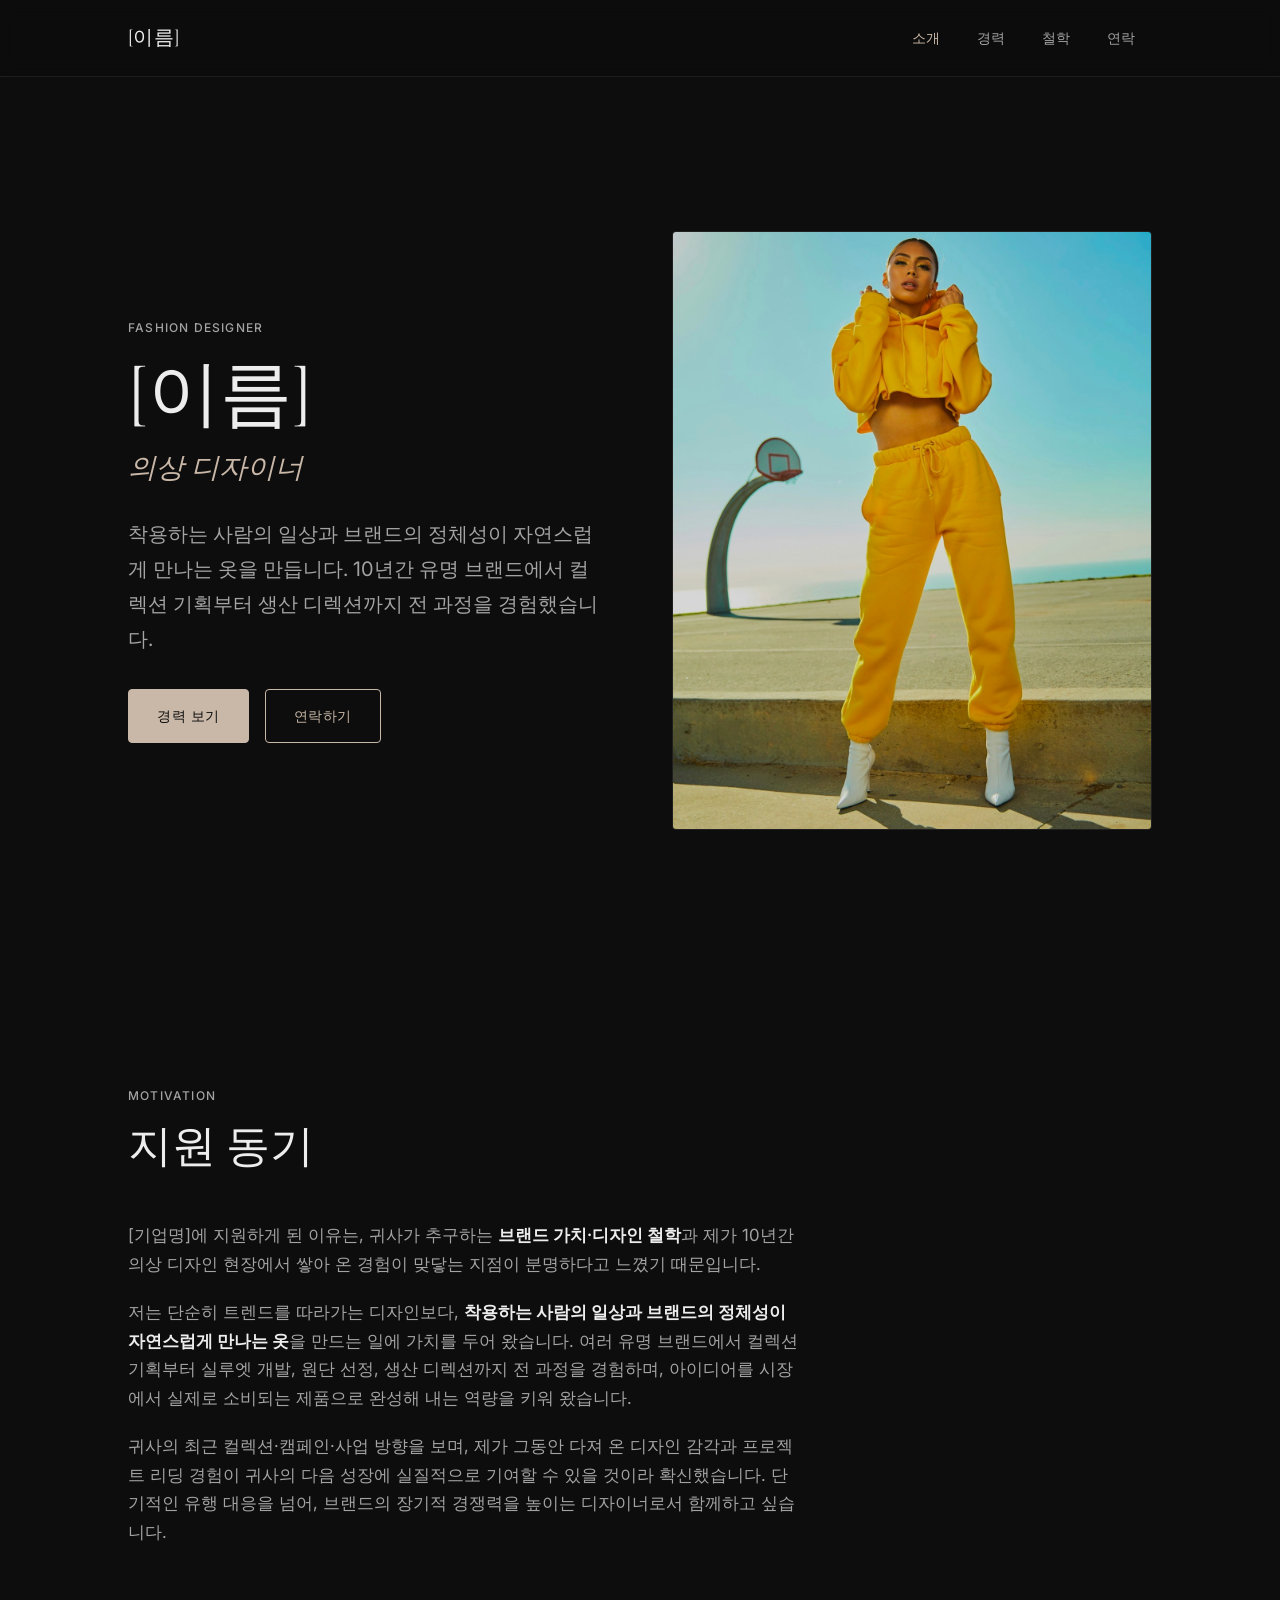
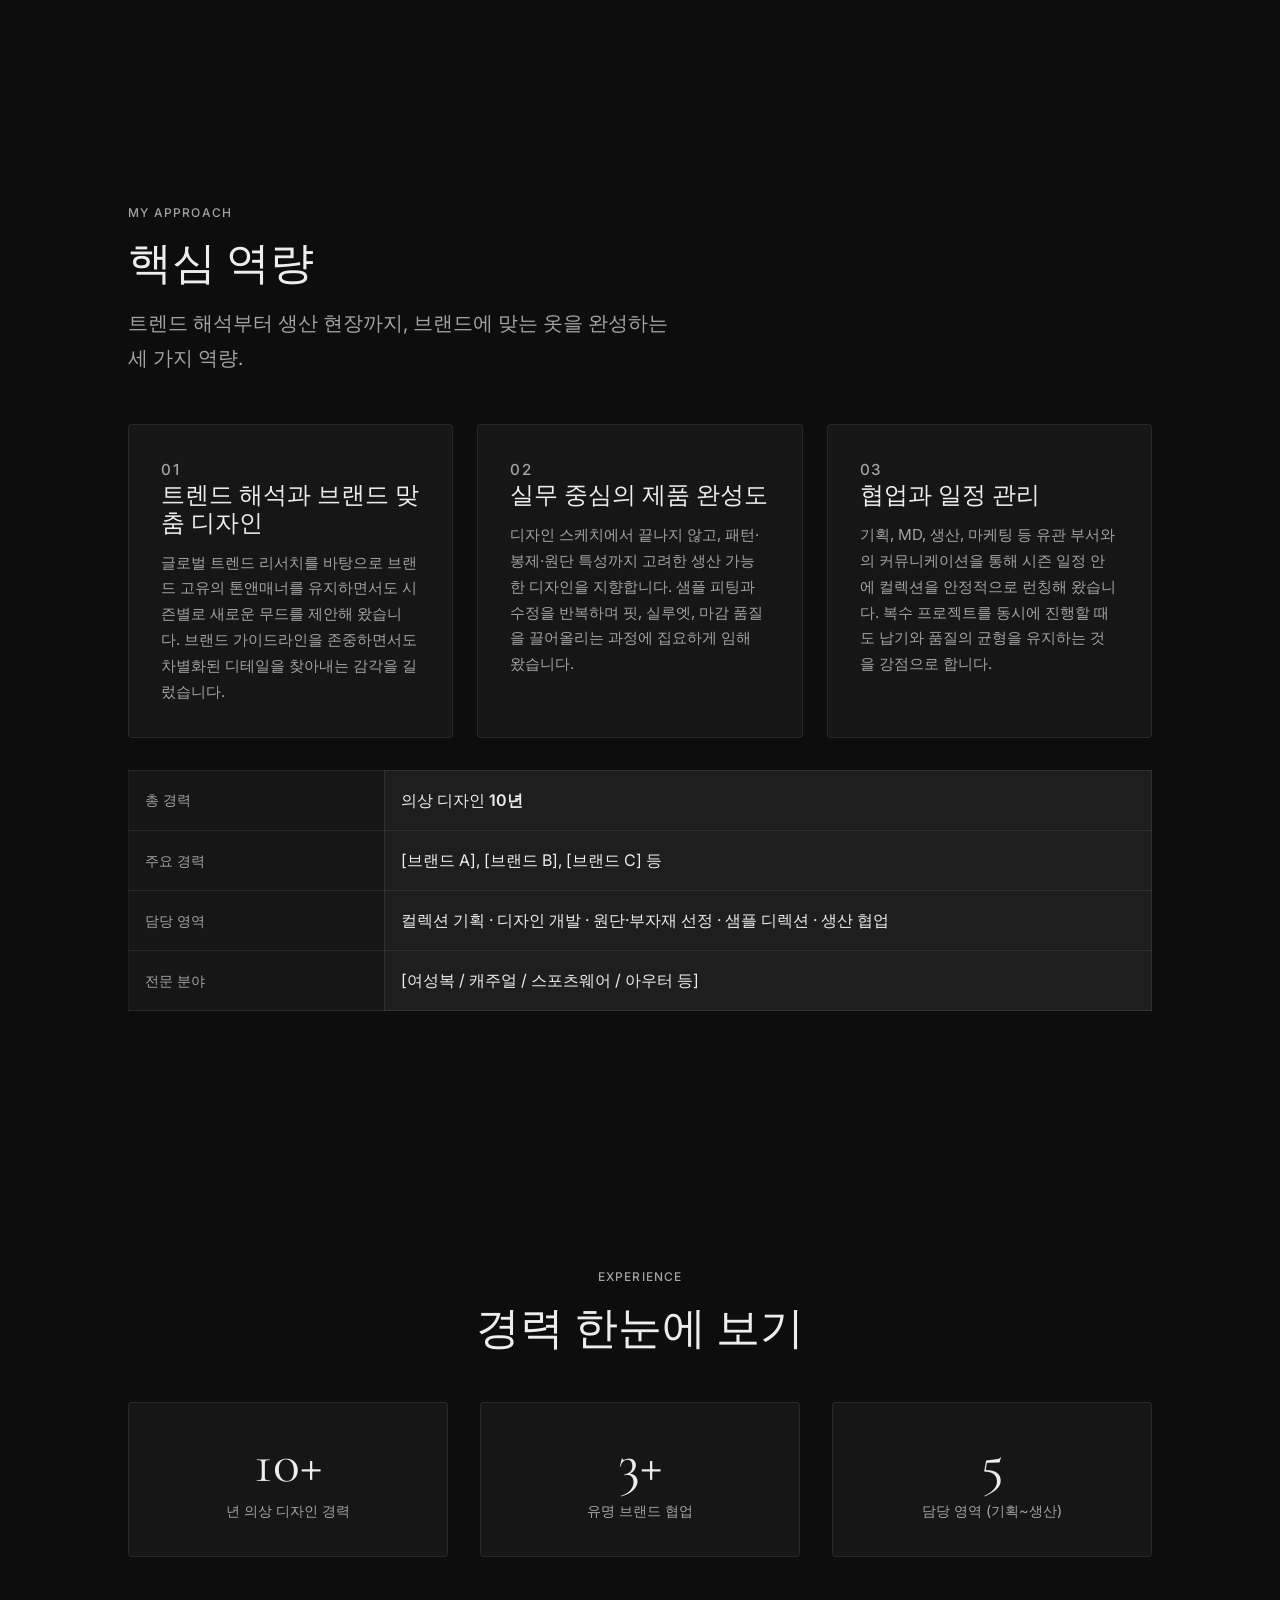
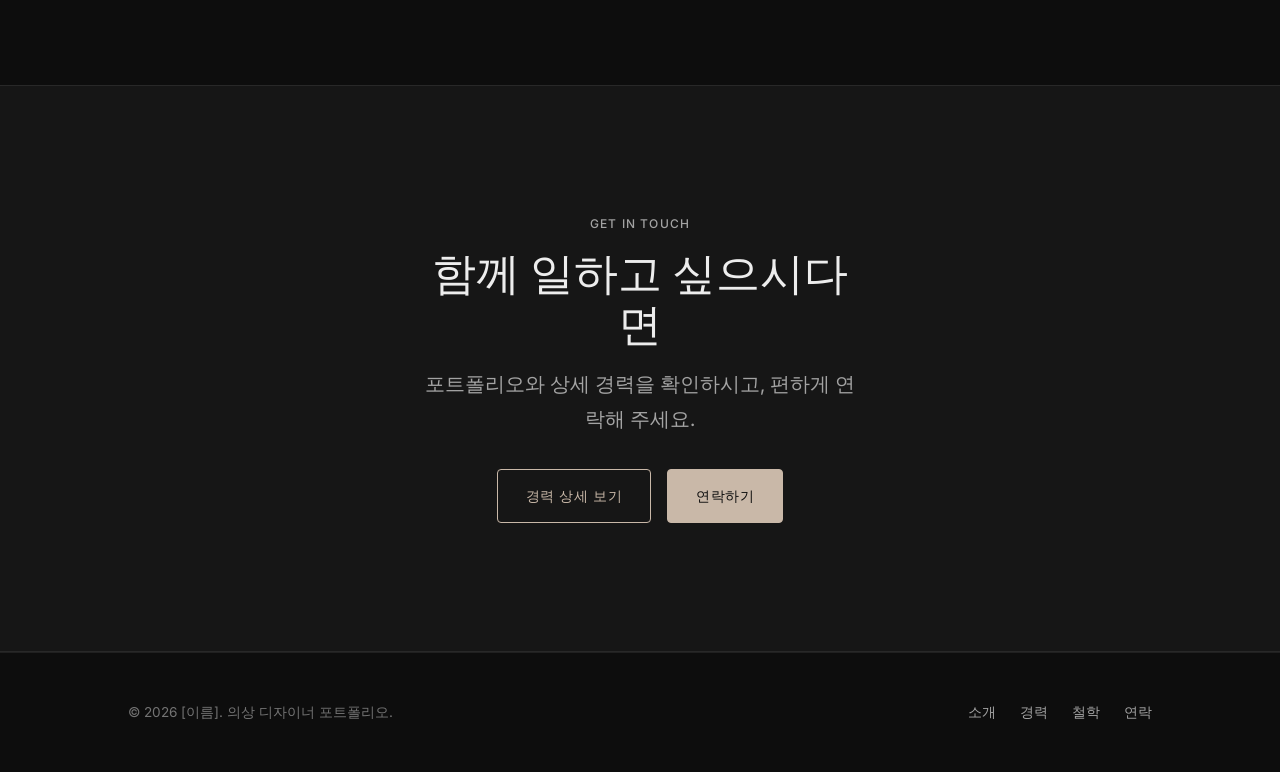
==== index.html @ 8cecf06f "Add static self-intro portfolio site for GitHub Pages" ====
<!DOCTYPE html>
<html lang="ko">
  <head>
    <meta charset="UTF-8" />
    <meta name="viewport" content="width=device-width, initial-scale=1.0" />
    <meta
      name="description"
      content="10년 경력의 의상 디자이너 [이름] — 브랜드 맞춤 디자인, 컬렉션 기획, 생산 디렉션"
    />
    <title>[이름] — 의상 디자이너</title>
    <link rel="preconnect" href="https://fonts.googleapis.com" />
    <link rel="preconnect" href="https://fonts.gstatic.com" crossorigin />
    <link
      href="https://fonts.googleapis.com/css2?family=Cormorant+Garamond:ital,wght@0,400;0,600;1,400&family=Inter:wght@400;500;600&display=swap"
      rel="stylesheet"
    />
    <link rel="stylesheet" href="css/styles.css" />
  </head>
  <body data-page="index">
    <header class="site-header" id="site-header"></header>

    <main>
      <section class="hero" aria-label="소개">
        <div class="container hero__layout">
          <div class="hero__content reveal">
            <p class="eyebrow">Fashion Designer</p>
            <h1>[이름]</h1>
            <p class="hero__role">의상 디자이너</p>
            <p class="lead">
              착용하는 사람의 일상과 브랜드의 정체성이 자연스럽게 만나는 옷을
              만듭니다. 10년간 유명 브랜드에서 컬렉션 기획부터 생산 디렉션까지
              전 과정을 경험했습니다.
            </p>
            <div class="btn-group">
              <a href="experience.html" class="btn btn--filled">경력 보기</a>
              <a href="philosophy.html#contact" class="btn">연락하기</a>
            </div>
          </div>
          <div class="hero__visual reveal">
            <img
              src="assets/images/hero.jpg"
              alt="패션 에디토리얼 룩북 촬영 장면"
              width="1200"
              height="1500"
              loading="eager"
            />
          </div>
        </div>
      </section>

      <section aria-labelledby="motivation-heading">
        <div class="container">
          <div class="section-header reveal">
            <p class="eyebrow">Motivation</p>
            <h2 id="motivation-heading">지원 동기</h2>
          </div>
          <div class="philosophy-content reveal">
            <p>
              [기업명]에 지원하게 된 이유는, 귀사가 추구하는
              <strong>브랜드 가치·디자인 철학</strong>과 제가 10년간 의상 디자인
              현장에서 쌓아 온 경험이 맞닿는 지점이 분명하다고 느꼈기
              때문입니다.
            </p>
            <p>
              저는 단순히 트렌드를 따라가는 디자인보다,
              <strong
                >착용하는 사람의 일상과 브랜드의 정체성이 자연스럽게 만나는
                옷</strong
              >을 만드는 일에 가치를 두어 왔습니다. 여러 유명 브랜드에서
              컬렉션 기획부터 실루엣 개발, 원단 선정, 생산 디렉션까지 전
              과정을 경험하며, 아이디어를 시장에서 실제로 소비되는 제품으로
              완성해 내는 역량을 키워 왔습니다.
            </p>
            <p>
              귀사의 최근 컬렉션·캠페인·사업 방향을 보며, 제가 그동안 다져
              온 디자인 감각과 프로젝트 리딩 경험이 귀사의 다음 성장에 실질적으로
              기여할 수 있을 것이라 확신했습니다. 단기적인 유행 대응을 넘어,
              브랜드의 장기적 경쟁력을 높이는 디자이너로서 함께하고 싶습니다.
            </p>
          </div>
        </div>
      </section>

      <section aria-labelledby="approach-heading">
        <div class="container">
          <div class="section-header reveal">
            <p class="eyebrow">My Approach</p>
            <h2 id="approach-heading">핵심 역량</h2>
            <p class="lead">
              트렌드 해석부터 생산 현장까지, 브랜드에 맞는 옷을 완성하는 세
              가지 역량.
            </p>
          </div>
          <div class="approach-grid">
            <article class="approach-card reveal">
              <p class="approach-card__number">01</p>
              <h3>트렌드 해석과 브랜드 맞춤 디자인</h3>
              <p>
                글로벌 트렌드 리서치를 바탕으로 브랜드 고유의 톤앤매너를
                유지하면서도 시즌별로 새로운 무드를 제안해 왔습니다. 브랜드
                가이드라인을 존중하면서도 차별화된 디테일을 찾아내는 감각을
                길렀습니다.
              </p>
            </article>
            <article class="approach-card reveal">
              <p class="approach-card__number">02</p>
              <h3>실무 중심의 제품 완성도</h3>
              <p>
                디자인 스케치에서 끝나지 않고, 패턴·봉제·원단 특성까지 고려한
                생산 가능한 디자인을 지향합니다. 샘플 피팅과 수정을 반복하며 핏,
                실루엣, 마감 품질을 끌어올리는 과정에 집요하게 임해 왔습니다.
              </p>
            </article>
            <article class="approach-card reveal">
              <p class="approach-card__number">03</p>
              <h3>협업과 일정 관리</h3>
              <p>
                기획, MD, 생산, 마케팅 등 유관 부서와의 커뮤니케이션을 통해
                시즌 일정 안에 컬렉션을 안정적으로 런칭해 왔습니다. 복수
                프로젝트를 동시에 진행할 때도 납기와 품질의 균형을 유지하는 것을
                강점으로 합니다.
              </p>
            </article>
          </div>

          <table class="overview-table reveal">
            <tbody>
              <tr>
                <th scope="row">총 경력</th>
                <td>의상 디자인 <strong>10년</strong></td>
              </tr>
              <tr>
                <th scope="row">주요 경력</th>
                <td>[브랜드 A], [브랜드 B], [브랜드 C] 등</td>
              </tr>
              <tr>
                <th scope="row">담당 영역</th>
                <td>
                  컬렉션 기획 · 디자인 개발 · 원단·부자재 선정 · 샘플 디렉션 ·
                  생산 협업
                </td>
              </tr>
              <tr>
                <th scope="row">전문 분야</th>
                <td>[여성복 / 캐주얼 / 스포츠웨어 / 아우터 등]</td>
              </tr>
            </tbody>
          </table>
        </div>
      </section>

      <section aria-label="경력 지표">
        <div class="container">
          <div class="section-header section-header--center reveal">
            <p class="eyebrow">Experience</p>
            <h2>경력 한눈에 보기</h2>
          </div>
          <div class="stats-row">
            <div class="stat-item reveal">
              <p class="stat-number">10+</p>
              <p class="stat-label">년 의상 디자인 경력</p>
            </div>
            <div class="stat-item reveal">
              <p class="stat-number">3+</p>
              <p class="stat-label">유명 브랜드 협업</p>
            </div>
            <div class="stat-item reveal">
              <p class="stat-number">5</p>
              <p class="stat-label">담당 영역 (기획~생산)</p>
            </div>
          </div>
        </div>
      </section>

      <section class="cta-section" aria-label="연락하기">
        <div class="container cta-section__inner reveal">
          <p class="eyebrow">Get in Touch</p>
          <h2>함께 일하고 싶으시다면</h2>
          <p class="lead">
            포트폴리오와 상세 경력을 확인하시고, 편하게 연락해 주세요.
          </p>
          <div class="btn-group" style="justify-content: center">
            <a href="experience.html" class="btn">경력 상세 보기</a>
            <a href="philosophy.html#contact" class="btn btn--filled"
              >연락하기</a
            >
          </div>
        </div>
      </section>
    </main>

    <footer class="site-footer" id="site-footer"></footer>

    <script src="js/main.js"></script>
  </body>
</html>
---- css/styles.css ----
:root {
  --bg-primary: #0d0d0d;
  --bg-elevated: #161616;
  --bg-subtle: #1e1e1e;
  --text-primary: #ededed;
  --text-muted: #a3a3a3;
  --text-subtle: #737373;
  --accent: #c9b8a8;
  --accent-hover: #d9cbbd;
  --border: rgba(255, 255, 255, 0.08);
  --radius: 4px;
  --font-serif: "Cormorant Garamond", "Playfair Display", Georgia, serif;
  --font-sans: "Inter", "DM Sans", system-ui, sans-serif;
  --section-gap: clamp(4rem, 10vw, 8rem);
  --content-max: 72rem;
  --transition: 300ms ease;
}

@media (prefers-reduced-motion: reduce) {
  *,
  *::before,
  *::after {
    animation-duration: 0.01ms !important;
    transition-duration: 0.01ms !important;
    scroll-behavior: auto !important;
  }
}

*,
*::before,
*::after {
  box-sizing: border-box;
}

html {
  scroll-behavior: smooth;
}

body {
  margin: 0;
  background: var(--bg-primary);
  color: var(--text-primary);
  font-family: var(--font-sans);
  font-size: 1rem;
  line-height: 1.7;
  -webkit-font-smoothing: antialiased;
}

img {
  max-width: 100%;
  height: auto;
  display: block;
}

a {
  color: var(--accent);
}

a:hover {
  color: var(--accent-hover);
}

.container {
  width: min(100% - 2rem, var(--content-max));
  margin-inline: auto;
  padding-inline: clamp(1.5rem, 5vw, 4rem);
}

section {
  padding-block: var(--section-gap);
}

/* Typography */

h1,
h2,
h3 {
  font-family: var(--font-serif);
  font-weight: 400;
  line-height: 1.15;
  margin: 0 0 1rem;
}

h1 {
  font-size: clamp(2.5rem, 6vw, 4.5rem);
}

h2 {
  font-size: clamp(1.75rem, 4vw, 2.75rem);
}

h3 {
  font-size: clamp(1.25rem, 2.5vw, 1.5rem);
}

p {
  margin: 0 0 1.25rem;
}

p:last-child {
  margin-bottom: 0;
}

.eyebrow {
  font-size: 0.75rem;
  font-weight: 500;
  letter-spacing: 0.1em;
  text-transform: uppercase;
  color: var(--text-muted);
  margin-bottom: 1rem;
}

.lead {
  font-size: clamp(1.05rem, 2vw, 1.25rem);
  color: var(--text-muted);
  max-width: 42ch;
  line-height: 1.75;
}

.text-muted {
  color: var(--text-muted);
}

.text-subtle {
  color: var(--text-subtle);
}

strong {
  color: var(--text-primary);
  font-weight: 600;
}

/* Site header */

.site-header {
  position: sticky;
  top: 0;
  z-index: 100;
  background: rgba(13, 13, 13, 0.92);
  backdrop-filter: blur(8px);
  border-bottom: 1px solid var(--border);
}

.site-header__inner {
  display: flex;
  align-items: center;
  justify-content: space-between;
  padding-block: 1rem;
  gap: 1rem;
}

.site-logo {
  font-family: var(--font-serif);
  font-size: 1.25rem;
  color: var(--text-primary);
  text-decoration: none;
  letter-spacing: 0.02em;
}

.site-logo:hover {
  color: var(--accent);
}

.site-nav {
  display: flex;
  align-items: center;
  gap: 0.25rem;
}

.site-nav a {
  display: inline-flex;
  align-items: center;
  min-height: 44px;
  padding: 0.5rem 1rem;
  font-size: 0.875rem;
  font-weight: 500;
  letter-spacing: 0.04em;
  color: var(--text-muted);
  text-decoration: none;
  border-radius: var(--radius);
  transition: color var(--transition), background var(--transition);
}

.site-nav a:hover,
.site-nav a:focus-visible {
  color: var(--text-primary);
  background: var(--bg-subtle);
  outline: none;
}

.site-nav a[aria-current="page"] {
  color: var(--accent);
}

.nav-toggle {
  display: none;
  align-items: center;
  justify-content: center;
  min-width: 44px;
  min-height: 44px;
  padding: 0;
  background: none;
  border: 1px solid var(--border);
  border-radius: var(--radius);
  color: var(--text-primary);
  cursor: pointer;
}

.nav-toggle__bar {
  display: block;
  width: 18px;
  height: 2px;
  background: currentColor;
  position: relative;
}

.nav-toggle__bar::before,
.nav-toggle__bar::after {
  content: "";
  position: absolute;
  left: 0;
  width: 18px;
  height: 2px;
  background: currentColor;
  transition: transform var(--transition);
}

.nav-toggle__bar::before {
  top: -6px;
}

.nav-toggle__bar::after {
  top: 6px;
}

.nav-toggle[aria-expanded="true"] .nav-toggle__bar {
  background: transparent;
}

.nav-toggle[aria-expanded="true"] .nav-toggle__bar::before {
  transform: translateY(6px) rotate(45deg);
}

.nav-toggle[aria-expanded="true"] .nav-toggle__bar::after {
  transform: translateY(-6px) rotate(-45deg);
}

/* Buttons */

.btn {
  display: inline-flex;
  align-items: center;
  justify-content: center;
  gap: 0.5rem;
  min-height: 44px;
  padding: 0.875rem 1.75rem;
  font-family: var(--font-sans);
  font-size: 0.875rem;
  font-weight: 500;
  letter-spacing: 0.04em;
  text-decoration: none;
  border-radius: var(--radius);
  border: 1px solid var(--accent);
  background: transparent;
  color: var(--accent);
  cursor: pointer;
  transition: background var(--transition), color var(--transition);
}

.btn:hover,
.btn:focus-visible {
  background: var(--accent);
  color: var(--bg-primary);
  outline: none;
}

.btn--filled {
  background: var(--accent);
  color: var(--bg-primary);
}

.btn--filled:hover,
.btn--filled:focus-visible {
  background: var(--accent-hover);
  color: var(--bg-primary);
}

.btn-group {
  display: flex;
  flex-wrap: wrap;
  gap: 1rem;
  margin-top: 2rem;
}

/* Hero */

.hero {
  padding-block: clamp(5rem, 12vw, 10rem) var(--section-gap);
}

.hero__layout {
  display: grid;
  grid-template-columns: 1fr;
  gap: 3rem;
  align-items: center;
}

@media (min-width: 900px) {
  .hero__layout {
    grid-template-columns: 1fr 1fr;
    gap: 4rem;
  }
}

.hero__content {
  max-width: 48rem;
}

.hero__visual {
  overflow: hidden;
  border-radius: var(--radius);
  border: 1px solid var(--border);
}

.hero__visual img {
  width: 100%;
  aspect-ratio: 4 / 5;
  object-fit: cover;
  filter: brightness(0.88) contrast(1.05);
}

.hero h1 {
  margin-bottom: 0.5rem;
}

.hero__role {
  font-family: var(--font-serif);
  font-size: clamp(1.25rem, 3vw, 1.75rem);
  font-style: italic;
  color: var(--accent);
  margin-bottom: 1.5rem;
}

/* Section header */

.section-header {
  margin-bottom: 3rem;
  max-width: 36rem;
}

.section-header--center {
  margin-inline: auto;
  text-align: center;
}

.section-header--center .lead {
  margin-inline: auto;
}

/* Approach cards */

.approach-grid {
  display: grid;
  grid-template-columns: repeat(auto-fit, minmax(260px, 1fr));
  gap: 1.5rem;
}

.approach-card {
  padding: 2rem;
  background: var(--bg-elevated);
  border: 1px solid var(--border);
  border-radius: var(--radius);
}

.approach-card h3 {
  margin-bottom: 0.75rem;
}

.approach-card p {
  margin: 0;
  color: var(--text-muted);
  font-size: 0.95rem;
}

.approach-card__number {
  font-size: 0.75rem;
  font-weight: 500;
  letter-spacing: 0.1em;
  color: var(--accent);
  margin-bottom: 0.75rem;
}

/* Stats */

.stats-row {
  display: grid;
  grid-template-columns: repeat(auto-fit, minmax(200px, 1fr));
  gap: 2rem;
  text-align: center;
}

.stat-item {
  padding: 2rem 1rem;
  background: var(--bg-elevated);
  border: 1px solid var(--border);
  border-radius: var(--radius);
}

.stat-number {
  font-family: var(--font-serif);
  font-size: clamp(2rem, 5vw, 3.5rem);
  line-height: 1;
  margin-bottom: 0.5rem;
  color: var(--text-primary);
}

.stat-label {
  color: var(--text-muted);
  font-size: 0.9rem;
}

/* Project cards */

.project-grid {
  display: grid;
  grid-template-columns: repeat(auto-fit, minmax(300px, 1fr));
  gap: 2rem;
}

.project-card {
  color: inherit;
}

.project-card__image {
  aspect-ratio: 4 / 3;
  overflow: hidden;
  border-radius: var(--radius);
  background: var(--bg-subtle);
  margin-bottom: 1rem;
  position: relative;
}

.project-card__image--placeholder {
  background: linear-gradient(
    135deg,
    var(--bg-subtle) 0%,
    var(--bg-elevated) 50%,
    rgba(201, 184, 168, 0.12) 100%
  );
  transition: transform var(--transition);
}

.project-card:hover .project-card__image--placeholder {
  transform: scale(1.02);
}

.project-card__image img {
  width: 100%;
  height: 100%;
  object-fit: cover;
  filter: brightness(0.9) contrast(1.05);
  transition: transform var(--transition);
}

.project-card:hover .project-card__image img {
  transform: scale(1.02);
}

.project-card__meta {
  font-size: 0.8rem;
  color: var(--text-subtle);
  text-transform: uppercase;
  letter-spacing: 0.08em;
}

.project-card__title {
  font-family: var(--font-serif);
  font-size: 1.25rem;
  margin: 0.25rem 0;
}

.project-card__period {
  font-size: 0.85rem;
  color: var(--text-muted);
  margin-bottom: 1rem;
}

.project-card__desc {
  color: var(--text-muted);
  font-size: 0.9rem;
  margin: 0;
}

.project-card__list {
  margin: 1rem 0 0;
  padding-left: 1.25rem;
  color: var(--text-muted);
  font-size: 0.9rem;
}

.project-card__list li {
  margin-bottom: 0.5rem;
}

.project-card__list li:last-child {
  margin-bottom: 0;
}

/* Philosophy */

.philosophy-content {
  max-width: 42rem;
}

.philosophy-content p {
  color: var(--text-muted);
  font-size: 1.05rem;
}

/* Goals */

.goals-grid {
  display: grid;
  grid-template-columns: repeat(auto-fit, minmax(280px, 1fr));
  gap: 1.5rem;
}

.goal-card {
  padding: 2rem;
  background: var(--bg-elevated);
  border: 1px solid var(--border);
  border-radius: var(--radius);
}

.goal-card h3 {
  color: var(--accent);
  margin-bottom: 1rem;
}

.goal-card ul {
  margin: 0;
  padding-left: 1.25rem;
  color: var(--text-muted);
  font-size: 0.95rem;
}

.goal-card li {
  margin-bottom: 0.75rem;
}

.goal-card li:last-child {
  margin-bottom: 0;
}

/* FAQ */

.faq-list {
  max-width: 42rem;
}

.faq-item {
  border-bottom: 1px solid var(--border);
}

.faq-question {
  width: 100%;
  min-height: 44px;
  padding: 1.25rem 0;
  background: none;
  border: none;
  text-align: left;
  font-family: var(--font-serif);
  font-size: 1.1rem;
  color: var(--text-muted);
  cursor: pointer;
  display: flex;
  justify-content: space-between;
  align-items: center;
  gap: 1rem;
  transition: color var(--transition);
}

.faq-question:hover,
.faq-item.is-open .faq-question {
  color: var(--text-primary);
}

.faq-question::after {
  content: "+";
  font-family: var(--font-sans);
  font-size: 1.25rem;
  color: var(--accent);
  flex-shrink: 0;
}

.faq-item.is-open .faq-question::after {
  content: "−";
}

.faq-answer {
  overflow: hidden;
  max-height: 0;
  transition: max-height 0.4s ease;
  color: var(--text-muted);
  font-size: 0.95rem;
  line-height: 1.7;
}

.faq-item.is-open .faq-answer {
  max-height: 20rem;
  padding-bottom: 1.25rem;
}

.faq-answer p {
  margin: 0;
}

/* Info table */

.info-table {
  width: 100%;
  border-collapse: collapse;
}

.info-table th,
.info-table td {
  padding: 1rem 0;
  text-align: left;
  border-bottom: 1px solid var(--border);
  vertical-align: top;
}

.info-table th {
  width: 30%;
  font-weight: 500;
  color: var(--text-muted);
  font-size: 0.875rem;
  letter-spacing: 0.04em;
}

.info-table td {
  color: var(--text-primary);
}

/* CTA section */

.cta-section {
  background: var(--bg-elevated);
  border-block: 1px solid var(--border);
}

.cta-section__inner {
  text-align: center;
  max-width: 36rem;
  margin-inline: auto;
}

.cta-section h2 {
  margin-bottom: 1rem;
}

.cta-section .lead {
  margin-inline: auto;
  margin-bottom: 2rem;
}

/* Page hero (subpages) */

.page-hero {
  padding-block: clamp(3rem, 8vw, 6rem) 2rem;
}

.page-hero h1 {
  margin-bottom: 1rem;
}

/* Overview table */

.overview-table {
  width: 100%;
  border-collapse: collapse;
  margin-top: 2rem;
}

.overview-table th,
.overview-table td {
  padding: 1rem;
  text-align: left;
  border: 1px solid var(--border);
}

.overview-table th {
  background: var(--bg-elevated);
  color: var(--text-muted);
  font-weight: 500;
  font-size: 0.875rem;
  width: 25%;
}

.overview-table td {
  background: var(--bg-subtle);
}

/* Footer */

.site-footer {
  padding-block: 3rem;
  border-top: 1px solid var(--border);
}

.site-footer__inner {
  display: flex;
  flex-wrap: wrap;
  justify-content: space-between;
  align-items: center;
  gap: 1.5rem;
}

.site-footer__copy {
  font-size: 0.85rem;
  color: var(--text-subtle);
  margin: 0;
}

.site-footer__links {
  display: flex;
  flex-wrap: wrap;
  gap: 1.5rem;
}

.site-footer__links a {
  font-size: 0.85rem;
  color: var(--text-muted);
  text-decoration: none;
}

.site-footer__links a:hover {
  color: var(--accent);
}

/* Scroll reveal */

.reveal {
  opacity: 0;
  transform: translateY(24px);
  transition: opacity 0.6s ease-out, transform 0.6s ease-out;
}

.reveal.is-visible {
  opacity: 1;
  transform: translateY(0);
}

/* Responsive nav */

@media (max-width: 640px) {
  .nav-toggle {
    display: inline-flex;
  }

  .site-nav {
    display: none;
    position: absolute;
    top: 100%;
    left: 0;
    right: 0;
    flex-direction: column;
    padding: 1rem;
    background: var(--bg-elevated);
    border-bottom: 1px solid var(--border);
  }

  .site-nav.is-open {
    display: flex;
  }

  .site-nav a {
    width: 100%;
  }

  .site-header__inner {
    position: relative;
  }
}
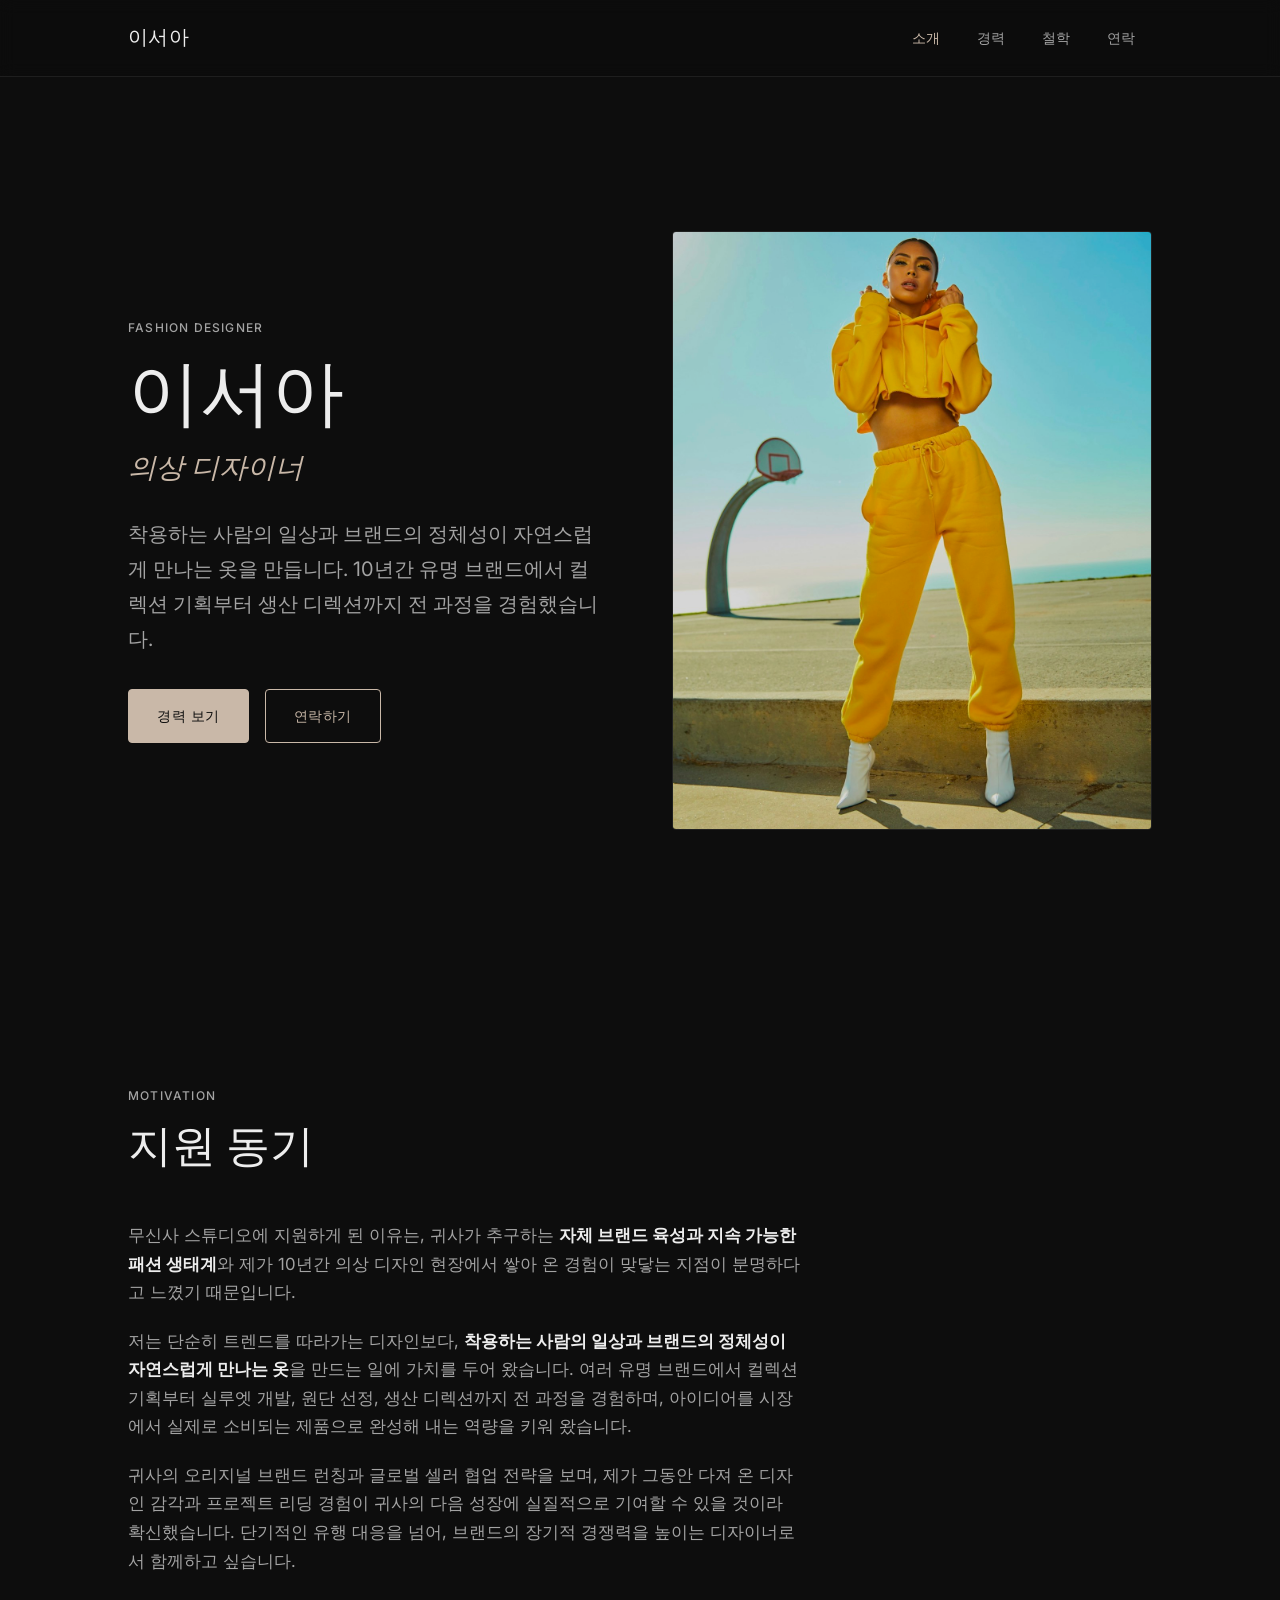
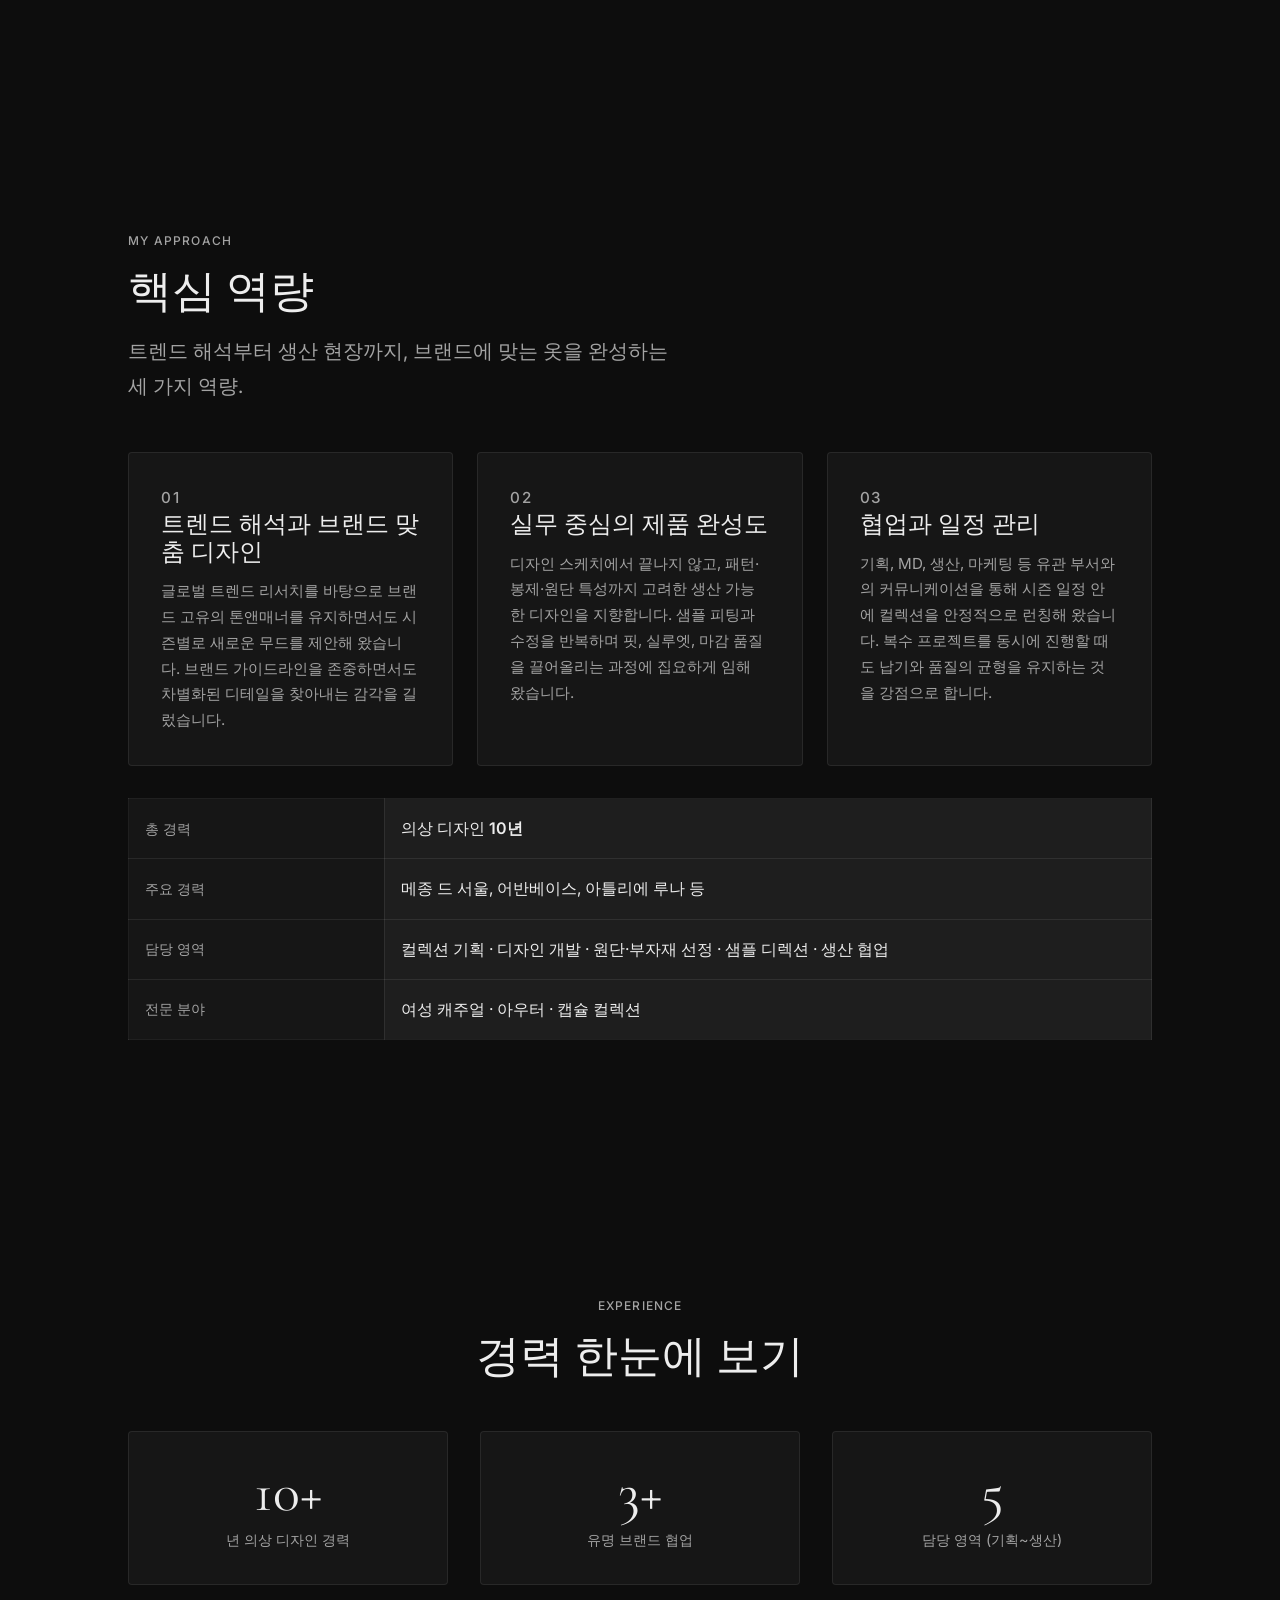
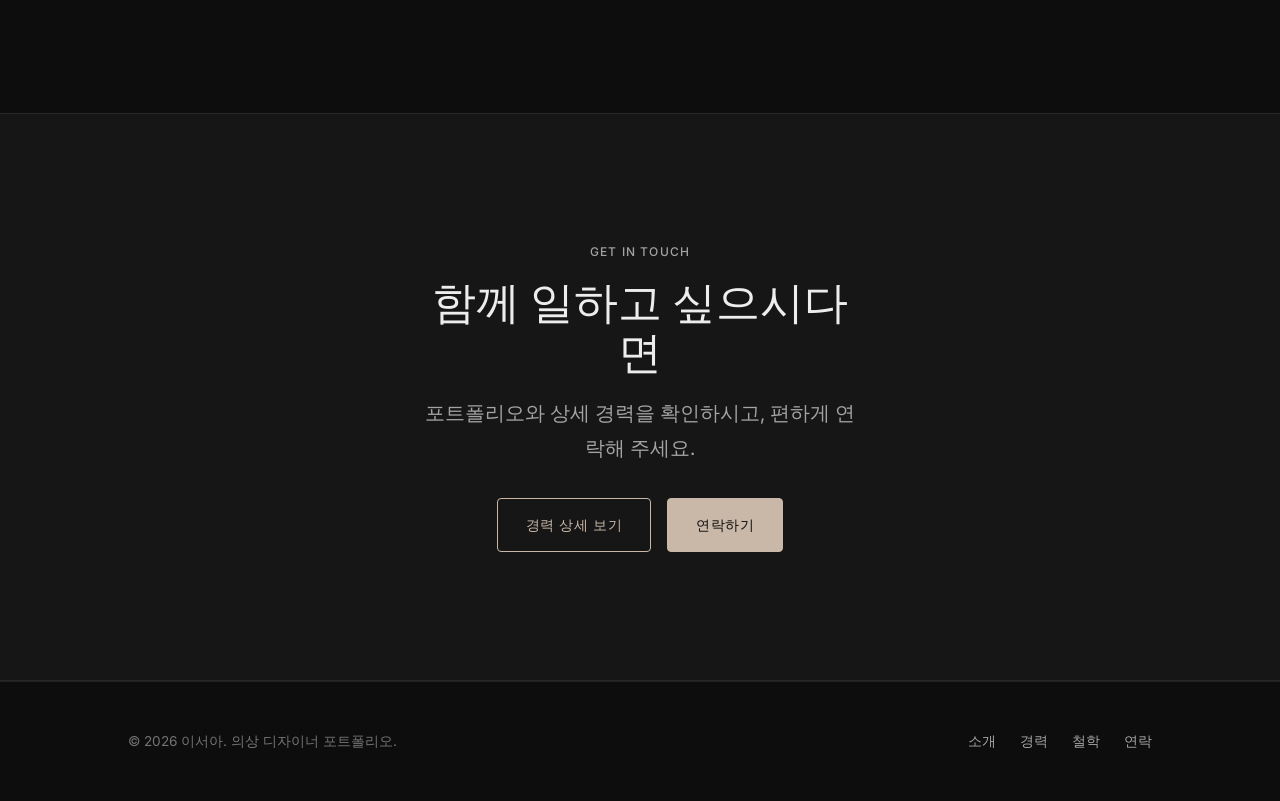
==== commit 3e573bec: "Fill portfolio and cover letter with sample profile content" ====
--- a/index.html
+++ b/index.html
@@ -5,9 +5,9 @@
     <meta name="viewport" content="width=device-width, initial-scale=1.0" />
     <meta
       name="description"
-      content="10년 경력의 의상 디자이너 [이름] — 브랜드 맞춤 디자인, 컬렉션 기획, 생산 디렉션"
+      content="10년 경력의 의상 디자이너 이서아 — 브랜드 맞춤 디자인, 컬렉션 기획, 생산 디렉션"
     />
-    <title>[이름] — 의상 디자이너</title>
+    <title>이서아 — 의상 디자이너</title>
     <link rel="preconnect" href="https://fonts.googleapis.com" />
     <link rel="preconnect" href="https://fonts.gstatic.com" crossorigin />
     <link
@@ -24,7 +24,7 @@
         <div class="container hero__layout">
           <div class="hero__content reveal">
             <p class="eyebrow">Fashion Designer</p>
-            <h1>[이름]</h1>
+            <h1>이서아</h1>
             <p class="hero__role">의상 디자이너</p>
             <p class="lead">
               착용하는 사람의 일상과 브랜드의 정체성이 자연스럽게 만나는 옷을
@@ -56,10 +56,10 @@
           </div>
           <div class="philosophy-content reveal">
             <p>
-              [기업명]에 지원하게 된 이유는, 귀사가 추구하는
-              <strong>브랜드 가치·디자인 철학</strong>과 제가 10년간 의상 디자인
-              현장에서 쌓아 온 경험이 맞닿는 지점이 분명하다고 느꼈기
-              때문입니다.
+              무신사 스튜디오에 지원하게 된 이유는, 귀사가 추구하는
+              <strong>자체 브랜드 육성과 지속 가능한 패션 생태계</strong>와
+              제가 10년간 의상 디자인 현장에서 쌓아 온 경험이 맞닿는 지점이
+              분명하다고 느꼈기 때문입니다.
             </p>
             <p>
               저는 단순히 트렌드를 따라가는 디자인보다,
@@ -72,9 +72,9 @@
               완성해 내는 역량을 키워 왔습니다.
             </p>
             <p>
-              귀사의 최근 컬렉션·캠페인·사업 방향을 보며, 제가 그동안 다져
-              온 디자인 감각과 프로젝트 리딩 경험이 귀사의 다음 성장에 실질적으로
-              기여할 수 있을 것이라 확신했습니다. 단기적인 유행 대응을 넘어,
+              귀사의 오리지널 브랜드 런칭과 글로벌 셀러 협업 전략을 보며, 제가
+              그동안 다져 온 디자인 감각과 프로젝트 리딩 경험이 귀사의 다음
+              성장에 실질적으로 기여할 수 있을 것이라 확신했습니다. 단기적인 유행 대응을 넘어,
               브랜드의 장기적 경쟁력을 높이는 디자이너로서 함께하고 싶습니다.
             </p>
           </div>
@@ -131,7 +131,7 @@
               </tr>
               <tr>
                 <th scope="row">주요 경력</th>
-                <td>[브랜드 A], [브랜드 B], [브랜드 C] 등</td>
+                <td>메종 드 서울, 어반베이스, 아틀리에 루나 등</td>
               </tr>
               <tr>
                 <th scope="row">담당 영역</th>
@@ -142,7 +142,7 @@
               </tr>
               <tr>
                 <th scope="row">전문 분야</th>
-                <td>[여성복 / 캐주얼 / 스포츠웨어 / 아우터 등]</td>
+                <td>여성 캐주얼 · 아우터 · 캡슐 컬렉션</td>
               </tr>
             </tbody>
           </table>
